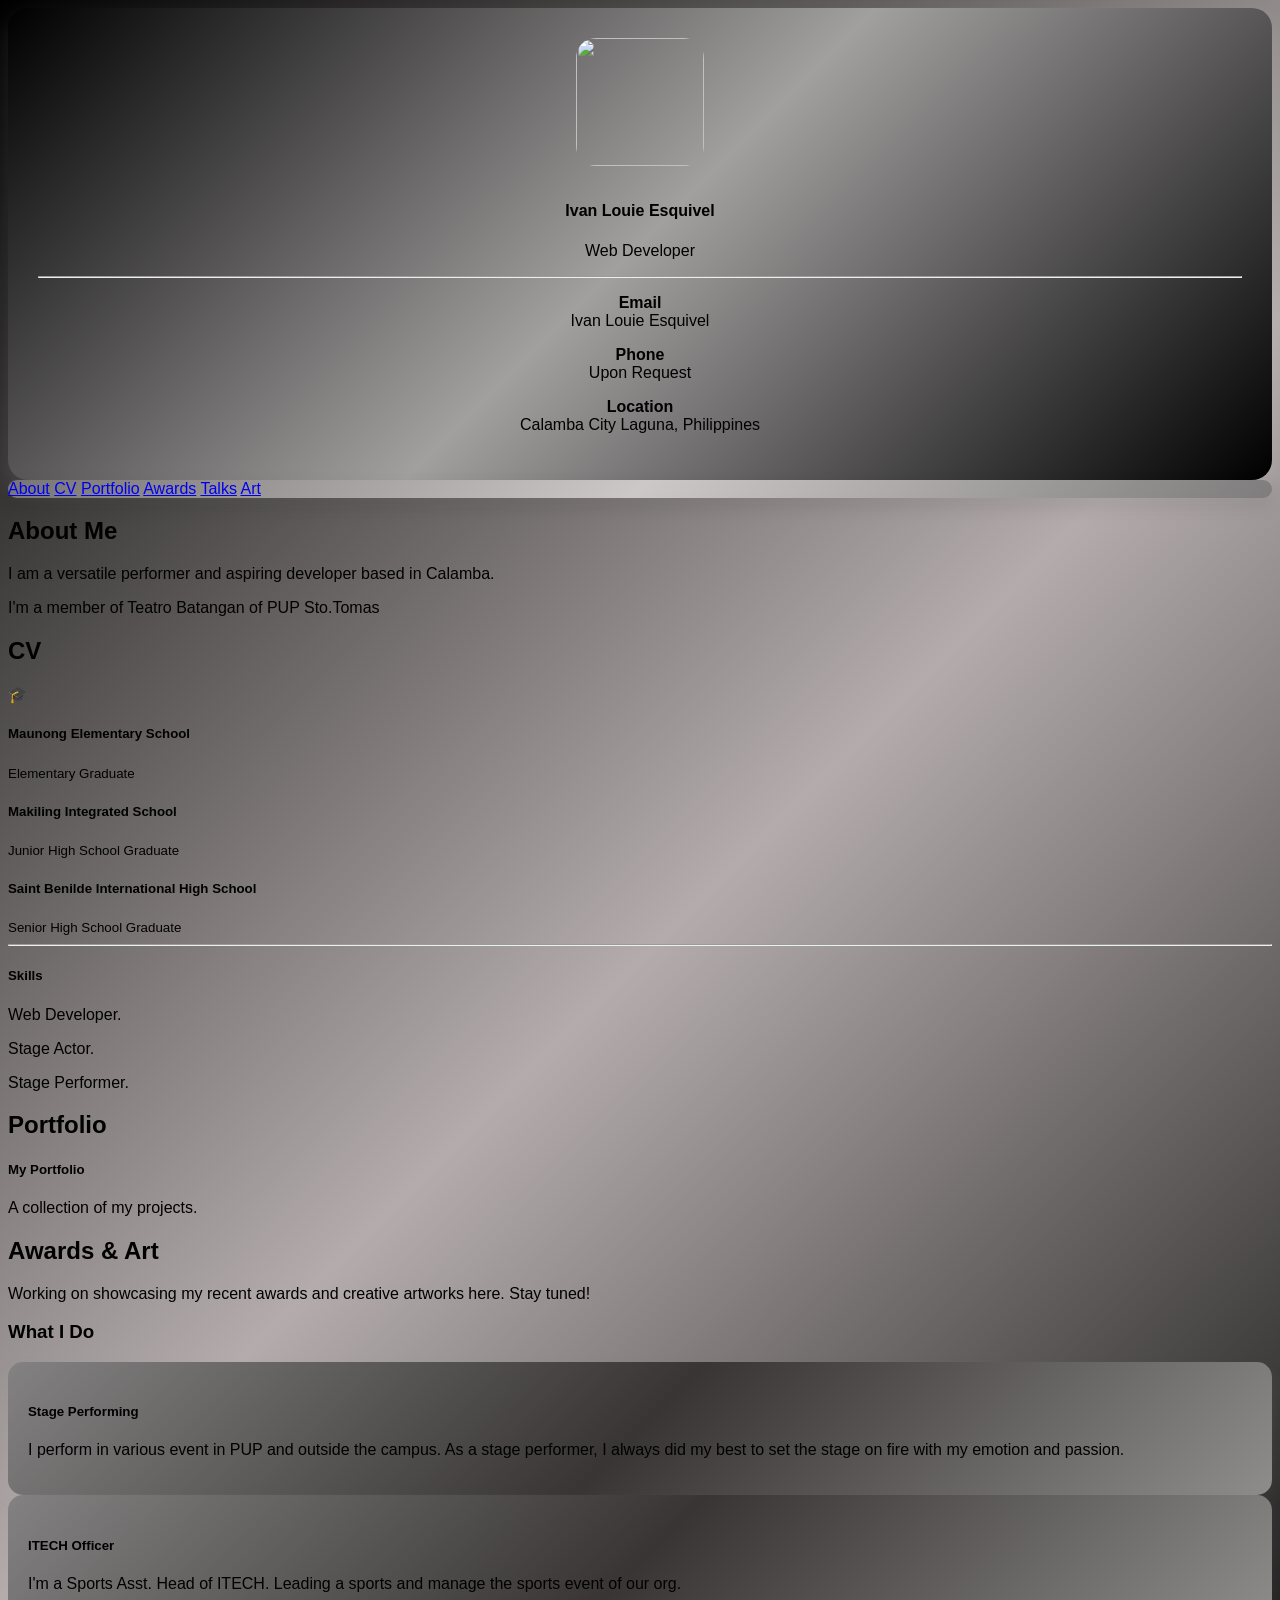
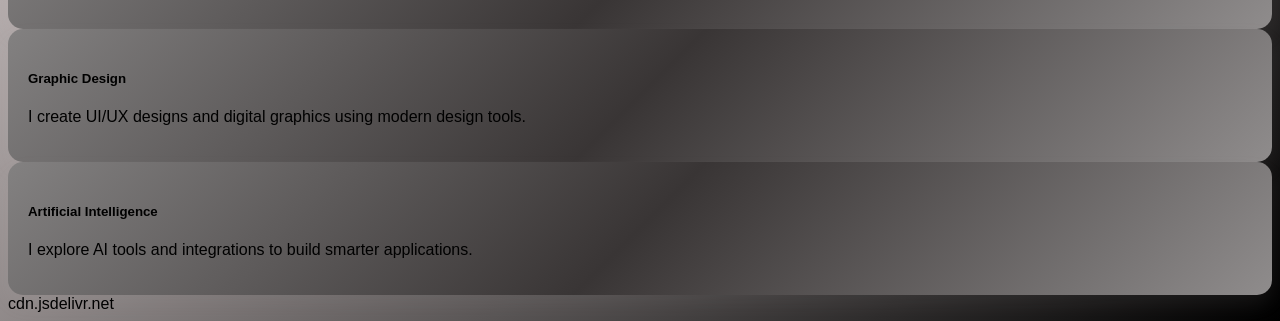
==== index.html @ d0ab190c "Update and rename code.html to index.html" ====
<!DOCTYPE html>

<html lang="en"><head><meta http-equiv="Content-Type" content="text/html; charset=UTF-8">
    
    <meta name="viewport" content="width=device-width, initial-scale=1">

    <title>My Portfolio</title>

    
    <link href="./My Portfolio_files/bootstrap.min.css" rel="stylesheet">

   <style>
    body {
        background: linear-gradient(135deg, #000000, #b4acac, #000000);
        font-family: Arial;
    }



        .profile-card {
            background: white;
            background: linear-gradient(135deg, #000000, #a29f9f, #000000);
            border-radius: 20px;
            padding: 30px;
            box-shadow: 0 10px 25px rgba(255, 255, 255, 0.1);
            text-align: center;
        }

        .profile-card img {
            width: 120px;
            height: 120px;
            border-radius: 20px;
            object-fit: cover;
            margin-bottom: 15px;
        }

        .info-card {
            background: linear-gradient(135deg, #838181, #393535, #8f8c8c);
            border-radius: 15px;
            padding: 20px;
            box-shadow: 0 10px 20px rgba(200, 188, 188, 0.08);
            height: 100%;
        }

        .navbar {
            background: linear-gradient(135deg, #787575, #cdc8c8, #7e7c7c);
            border-radius: 15px;
            box-shadow: 0 8px 20px rgba(0, 0, 0, 0.1);
        }
    </style>
</head>

<body>

    <div class="container py-5">

        <div class="row">

          
            <div class="col-md-4 mb-4">

                <div class="profile-card">

                    <img src="./My Portfolio_files/Screenshot 2026-01-03 194626.png" style="width:128px;height:128px;">

                    <h4>Ivan Louie Esquivel</h4>
                    <p class="text-muted">Web Developer</p>

                    <hr>

                    <p><strong>Email</strong><br>Ivan Louie Esquivel</p>
                    <p><strong>Phone</strong><br>Upon Request</p>
                    <p><strong>Location</strong><br>Calamba City Laguna, Philippines</p>

                </div>

            </div>

           
            <div class="col-md-8">

               
                <nav class="navbar navbar-light bg-white px-4 mb-4">
                    <a class="nav-link" href="file:///C:/Users/ivanl/Downloads/Ivan/index.html#about">About</a>
                    <a class="nav-link" href="file:///C:/Users/ivanl/Downloads/Ivan/index.html#cv">CV</a>
                    <a class="nav-link" href="file:///C:/Users/ivanl/Downloads/Ivan/index.html#portfolio">Portfolio</a>
                    <a class="nav-link" href="file:///C:/Users/ivanl/Downloads/Ivan/index.html#awards">Awards</a>
                    <a class="nav-link" href="file:///C:/Users/ivanl/Downloads/Ivan/index.html#talks">Talks</a>
                    <a class="nav-link" href="file:///C:/Users/ivanl/Downloads/Ivan/index.html#art">Art</a>
                </nav>

               <div class="content-wrapper p-4">

    <section id="about" class="mb-5">
        <h2 class="section-title">About Me</h2>
        <div class="card shadow-sm border-0 p-4 bg-glass">
            <p class="lead">I am a versatile performer and aspiring developer based in Calamba.</p>
            <p>I'm a member of Teatro Batangan of PUP Sto.Tomas</p>
        </div>
    </section>

    <section id="cv" class="mb-5">
        <h2 class="section-title">CV</h2>
        <div class="card shadow-sm border-0 p-4">
            <div class="d-flex align-items-center mb-3">
                <div class="icon-box me-3">🎓</div>
                <div>
                   <h5 class="mb-0">Maunong Elementary School</h5>
                    <small class="text-muted">Elementary Graduate</small>  
                  <h5 class="mb-0">Makiling Integrated School</h5>
                    <small class="text-muted">Junior High School Graduate</small>
                    <h5 class="mb-0">Saint Benilde International High School</h5>
                    <small class="text-muted">Senior High School Graduate</small>
                </div>
            </div>
            <hr>
            <h5 class="mb-3">Skills</h5>
            <div class="d-flex flex-wrap gap-2">
                <p class="card-text small text-muted">Web Developer.</p>
                <p class="card-text small text-muted">Stage Actor.</p>
                <p class="card-text small text-muted">Stage Performer.</p>
            </div>
        </div>
    </section>

    <section id="portfolio" class="mb-5">
  <h2 class="section-title">Portfolio</h2>
<div class="row g-4">
  <div class="col-md-6">
    <div class="card project-card h-100 border-0 shadow-sm">
      <div class="project-image-wrapper"></div>
      <div class="card-body">
        <h5 class="card-title">My Portfolio</h5>
        <p class="card-text small text-muted">A collection of my projects.</p>
      </div>
    </div>
  </div>
</div>
</section>

    </div>


    <section id="awards" class="mb-5">
        <h2 class="section-title">Awards &amp; Art</h2>
        <div class="alert alert-light border shadow-sm">
             Working on showcasing my recent awards and creative artworks here. Stay tuned!
        </div>
    </section>

</div>

                
                <h3 class="mb-3">What I Do</h3>

                <div class="row g-4">

                    <div class="col-md-6">
                        <div class="info-card">
                            <h5>Stage Performing</h5>
                            <p>
                                I perform in various event in PUP and outside the campus. As a stage performer, I always did my best to set the stage on fire with my emotion and passion.
                            </p>
                        </div>
                    </div>

                    <div class="col-md-6">
                        <div class="info-card">
                            <h5>ITECH Officer</h5>
                            <p>
                                I'm a Sports Asst. Head of ITECH. Leading a sports and manage the sports event of our org.
                            </p>
                        </div>
                    </div>

                    <div class="col-md-6">
                        <div class="info-card">
                            <h5>Graphic Design</h5>
                            <p>
                                I create UI/UX designs and digital graphics using modern design tools.
                            </p>
                        </div>
                    </div>

                    <div class="col-md-6">
                        <div class="info-card">
                            <h5>Artificial Intelligence</h5>
                            <p>
                                I explore AI tools and integrations to build smarter applications.
                            </p>
                        </div>
                    </div>

                </div>

            </div>

        </div>

    




cdn.jsdelivr.net</body></html>
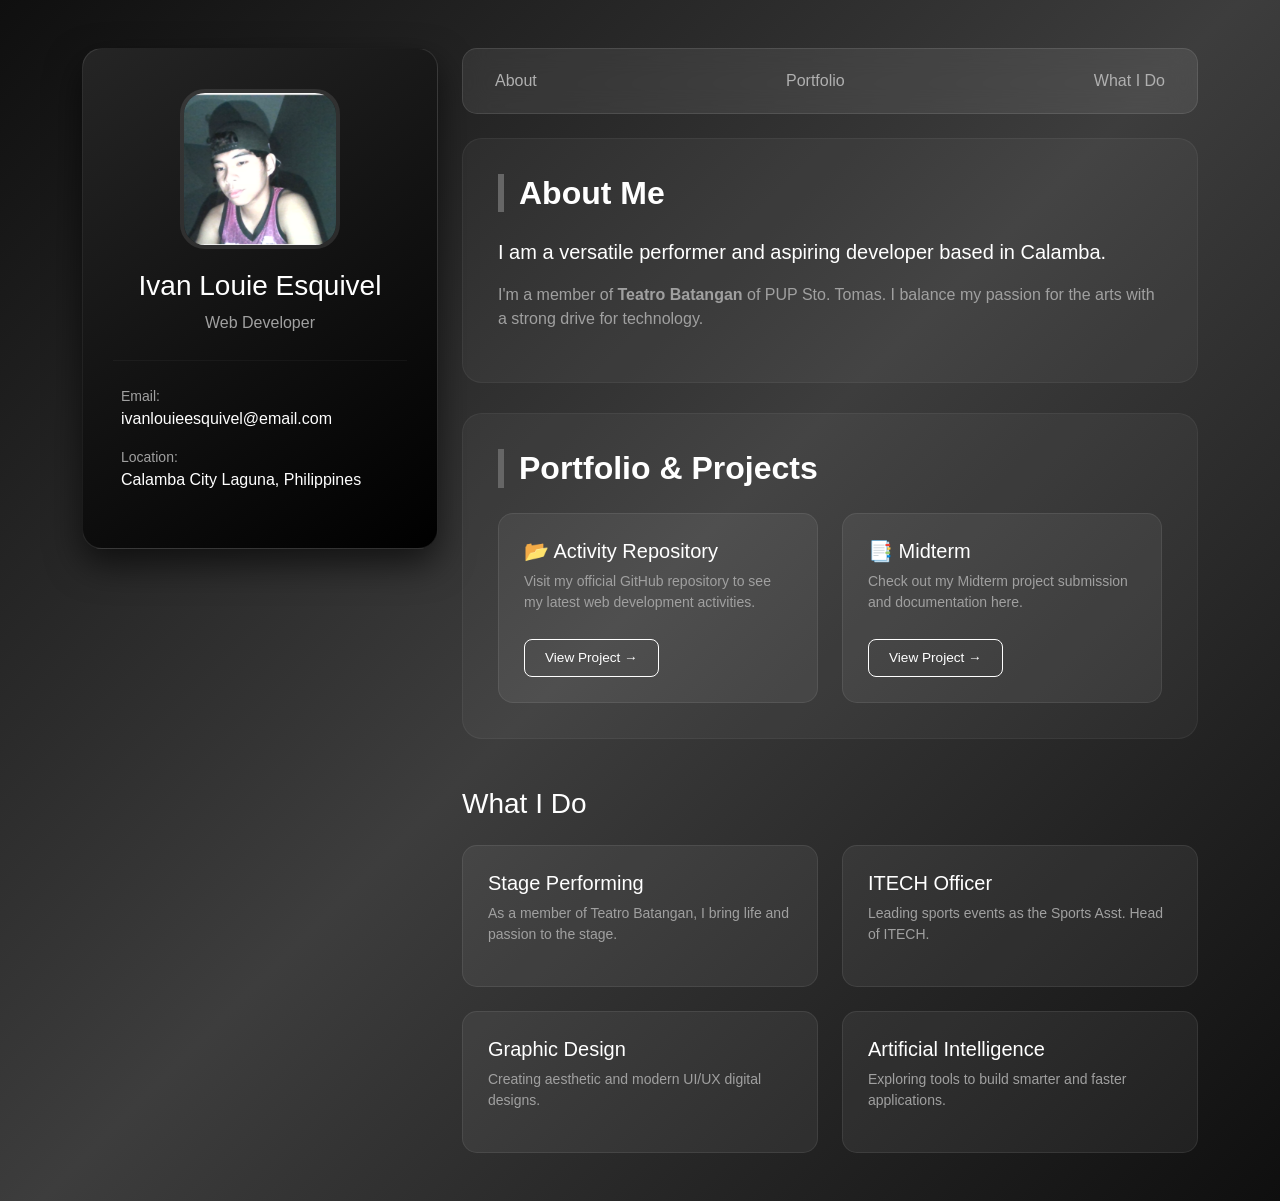
==== commit 9c08a916: "Update index.html" ====
--- a/index.html
+++ b/index.html
@@ -1,205 +1,205 @@
 <!DOCTYPE html>
-
-<html lang="en"><head><meta http-equiv="Content-Type" content="text/html; charset=UTF-8">
-    
-    <meta name="viewport" content="width=device-width, initial-scale=1">
-
-    <title>My Portfolio</title>
-
-    
-    <link href="./My Portfolio_files/bootstrap.min.css" rel="stylesheet">
-
-   <style>
-    body {
-        background: linear-gradient(135deg, #000000, #b4acac, #000000);
-        font-family: Arial;
-    }
-
-
+<html lang="en">
+<head>
+    <meta charset="UTF-8">
+    <meta name="viewport" content="width=device-width, initial-scale=1.0">
+    <title>My Portfolio | Ivan Louie Esquivel</title>
+
+    <link href="https://cdn.jsdelivr.net/npm/bootstrap@5.3.0/dist/css/bootstrap.min.css" rel="stylesheet">
+
+    <style>
+        body {
+            background: linear-gradient(135deg, #0f0f0f, #3d3d3d, #0f0f0f);
+            color: #ffffff;
+            font-family: 'Segoe UI', Roboto, Helvetica, Arial, sans-serif;
+            min-height: 100vh;
+            margin: 0;
+        }
 
         .profile-card {
-            background: white;
-            background: linear-gradient(135deg, #000000, #a29f9f, #000000);
+            background: linear-gradient(145deg, #252525, #000000);
             border-radius: 20px;
-            padding: 30px;
-            box-shadow: 0 10px 25px rgba(255, 255, 255, 0.1);
+            padding: 40px 30px;
+            box-shadow: 0 15px 35px rgba(0, 0, 0, 0.6);
             text-align: center;
+            border: 1px solid rgba(255, 255, 255, 0.1);
         }
 
         .profile-card img {
-            width: 120px;
-            height: 120px;
+            width: 160px;
+            height: 160px;
+            border-radius: 25px;
+            object-fit: cover;
+            margin-bottom: 20px;
+            border: 4px solid rgba(255, 255, 255, 0.1);
+        }
+
+        .navbar {
+            background: rgba(255, 255, 255, 0.08);
+            backdrop-filter: blur(12px);
+            border-radius: 15px;
+            padding: 12px 25px;
+            border: 1px solid rgba(255, 255, 255, 0.1);
+        }
+
+        .nav-link {
+            color: #b0b0b0 !important;
+            font-weight: 500;
+            transition: 0.3s;
+        }
+
+        .nav-link:hover {
+            color: #ffffff !important;
+        }
+
+        .section-box {
+            background: rgba(255, 255, 255, 0.04);
             border-radius: 20px;
-            object-fit: cover;
-            margin-bottom: 15px;
+            padding: 35px;
+            margin-bottom: 30px;
+            border: 1px solid rgba(255, 255, 255, 0.05);
         }
 
         .info-card {
-            background: linear-gradient(135deg, #838181, #393535, #8f8c8c);
+            background: rgba(255, 255, 255, 0.06);
             border-radius: 15px;
-            padding: 20px;
-            box-shadow: 0 10px 20px rgba(200, 188, 188, 0.08);
+            padding: 25px;
+            border: 1px solid rgba(255, 255, 255, 0.08);
             height: 100%;
-        }
-
-        .navbar {
-            background: linear-gradient(135deg, #787575, #cdc8c8, #7e7c7c);
-            border-radius: 15px;
-            box-shadow: 0 8px 20px rgba(0, 0, 0, 0.1);
+            transition: all 0.3s ease;
+        }
+
+        .info-card:hover {
+            background: rgba(255, 255, 255, 0.1);
+            transform: translateY(-5px);
+        }
+
+        h2.section-title {
+            font-weight: 700;
+            margin-bottom: 25px;
+            position: relative;
+            padding-left: 15px;
+            border-left: 6px solid #666;
+        }
+
+        .btn-visit {
+            background: transparent;
+            border: 1px solid #ffffff;
+            color: white;
+            padding: 8px 20px;
+            border-radius: 8px;
+            text-decoration: none;
+            display: inline-block;
+            transition: 0.3s;
+            font-size: 0.85rem;
+            margin-top: 10px;
+        }
+
+        .btn-visit:hover {
+            background: #ffffff;
+            color: #000000;
+        }
+
+        .text-secondary-custom {
+            color: #a0a0a0;
+        }
+
+        hr {
+            border-top: 1px solid rgba(255, 255, 255, 0.15);
+            margin: 25px 0;
         }
     </style>
 </head>
-
 <body>
 
-    <div class="container py-5">
-
-        <div class="row">
-
-          
-            <div class="col-md-4 mb-4">
-
-                <div class="profile-card">
-
-                    <img src="./My Portfolio_files/Screenshot 2026-01-03 194626.png" style="width:128px;height:128px;">
-
-                    <h4>Ivan Louie Esquivel</h4>
-                    <p class="text-muted">Web Developer</p>
-
-                    <hr>
-
-                    <p><strong>Email</strong><br>Ivan Louie Esquivel</p>
-                    <p><strong>Phone</strong><br>Upon Request</p>
-                    <p><strong>Location</strong><br>Calamba City Laguna, Philippines</p>
-
-                </div>
-
-            </div>
-
-           
-            <div class="col-md-8">
-
-               
-                <nav class="navbar navbar-light bg-white px-4 mb-4">
-                    <a class="nav-link" href="file:///C:/Users/ivanl/Downloads/Ivan/index.html#about">About</a>
-                    <a class="nav-link" href="file:///C:/Users/ivanl/Downloads/Ivan/index.html#cv">CV</a>
-                    <a class="nav-link" href="file:///C:/Users/ivanl/Downloads/Ivan/index.html#portfolio">Portfolio</a>
-                    <a class="nav-link" href="file:///C:/Users/ivanl/Downloads/Ivan/index.html#awards">Awards</a>
-                    <a class="nav-link" href="file:///C:/Users/ivanl/Downloads/Ivan/index.html#talks">Talks</a>
-                    <a class="nav-link" href="file:///C:/Users/ivanl/Downloads/Ivan/index.html#art">Art</a>
-                </nav>
-
-               <div class="content-wrapper p-4">
-
-    <section id="about" class="mb-5">
-        <h2 class="section-title">About Me</h2>
-        <div class="card shadow-sm border-0 p-4 bg-glass">
-            <p class="lead">I am a versatile performer and aspiring developer based in Calamba.</p>
-            <p>I'm a member of Teatro Batangan of PUP Sto.Tomas</p>
+<div class="container py-5">
+    <div class="row">
+        <div class="col-lg-4">
+            <div class="profile-card">
+                <img src="Screenshot 2026-01-03 194626.png" alt="Ivan Louie Esquivel">
+                <h3>Ivan Louie Esquivel</h3>
+                <p class="text-secondary-custom mb-4">Web Developer</p>
+                <hr>
+                <div class="text-start ps-2">
+                    <div class="mb-3">
+                        <small class="text-secondary-custom d-block">Email:</small>
+                        <span>ivanlouieesquivel@email.com</span>
+                    </div>
+                    <div class="mb-3">
+                        <small class="text-secondary-custom d-block">Location:</small>
+                        <span>Calamba City Laguna, Philippines</span>
+                    </div>
+                </div>
+            </div>
         </div>
-    </section>
-
-    <section id="cv" class="mb-5">
-        <h2 class="section-title">CV</h2>
-        <div class="card shadow-sm border-0 p-4">
-            <div class="d-flex align-items-center mb-3">
-                <div class="icon-box me-3">🎓</div>
-                <div>
-                   <h5 class="mb-0">Maunong Elementary School</h5>
-                    <small class="text-muted">Elementary Graduate</small>  
-                  <h5 class="mb-0">Makiling Integrated School</h5>
-                    <small class="text-muted">Junior High School Graduate</small>
-                    <h5 class="mb-0">Saint Benilde International High School</h5>
-                    <small class="text-muted">Senior High School Graduate</small>
-                </div>
-            </div>
-            <hr>
-            <h5 class="mb-3">Skills</h5>
-            <div class="d-flex flex-wrap gap-2">
-                <p class="card-text small text-muted">Web Developer.</p>
-                <p class="card-text small text-muted">Stage Actor.</p>
-                <p class="card-text small text-muted">Stage Performer.</p>
-            </div>
-        </div>
-    </section>
-
-    <section id="portfolio" class="mb-5">
-  <h2 class="section-title">Portfolio</h2>
-<div class="row g-4">
-  <div class="col-md-6">
-    <div class="card project-card h-100 border-0 shadow-sm">
-      <div class="project-image-wrapper"></div>
-      <div class="card-body">
-        <h5 class="card-title">My Portfolio</h5>
-        <p class="card-text small text-muted">A collection of my projects.</p>
-      </div>
-    </div>
-  </div>
-</div>
-</section>
-
-    </div>
-
-
-    <section id="awards" class="mb-5">
-        <h2 class="section-title">Awards &amp; Art</h2>
-        <div class="alert alert-light border shadow-sm">
-             Working on showcasing my recent awards and creative artworks here. Stay tuned!
-        </div>
-    </section>
-
-</div>
-
-                
-                <h3 class="mb-3">What I Do</h3>
-
+
+        <div class="col-lg-8">
+            <nav class="navbar navbar-expand px-4 mb-4">
+                <div class="navbar-nav w-100 d-flex justify-content-between text-center">
+                    <a class="nav-link" href="#about">About</a>
+                    <a class="nav-link" href="#portfolio">Portfolio</a>
+                    <a class="nav-link" href="#what-i-do">What I Do</a>
+                </div>
+            </nav>
+
+            <div id="about" class="section-box">
+                <h2 class="section-title">About Me</h2>
+                <p class="lead">I am a versatile performer and aspiring developer based in Calamba.</p>
+                <p class="text-secondary-custom">I'm a member of <strong>Teatro Batangan</strong> of PUP Sto. Tomas. I balance my passion for the arts with a strong drive for technology.</p>
+            </div>
+
+            <div id="portfolio" class="section-box">
+                <h2 class="section-title">Portfolio & Projects</h2>
                 <div class="row g-4">
-
                     <div class="col-md-6">
                         <div class="info-card">
-                            <h5>Stage Performing</h5>
-                            <p>
-                                I perform in various event in PUP and outside the campus. As a stage performer, I always did my best to set the stage on fire with my emotion and passion.
-                            </p>
+                            <h5 class="mb-2">📂 Activity Repository</h5>
+                            <p class="small text-secondary-custom">Visit my official GitHub repository to see my latest web development activities.</p>
+                            <a href="https://ivanvx.github.io/ivan.github.io/" target="_blank" class="btn-visit">View Project →</a>
                         </div>
                     </div>
-
                     <div class="col-md-6">
                         <div class="info-card">
-                            <h5>ITECH Officer</h5>
-                            <p>
-                                I'm a Sports Asst. Head of ITECH. Leading a sports and manage the sports event of our org.
-                            </p>
+                            <h5 class="mb-2">📑 Midterm</h5>
+                            <p class="small text-secondary-custom">Check out my Midterm project submission and documentation here.</p>
+                            <a href="https://ivanvxn.github.io/Ivanvxn/" target="_blank" class="btn-visit">View Project →</a>
                         </div>
                     </div>
-
-                    <div class="col-md-6">
-                        <div class="info-card">
-                            <h5>Graphic Design</h5>
-                            <p>
-                                I create UI/UX designs and digital graphics using modern design tools.
-                            </p>
-                        </div>
-                    </div>
-
-                    <div class="col-md-6">
-                        <div class="info-card">
-                            <h5>Artificial Intelligence</h5>
-                            <p>
-                                I explore AI tools and integrations to build smarter applications.
-                            </p>
-                        </div>
-                    </div>
-
-                </div>
-
-            </div>
-
+                </div>
+            </div>
+
+            <h3 id="what-i-do" class="mb-4 mt-5">What I Do</h3>
+            <div class="row g-4">
+                <div class="col-md-6">
+                    <div class="info-card">
+                        <h5>Stage Performing</h5>
+                        <p class="small text-secondary-custom">As a member of Teatro Batangan, I bring life and passion to the stage.</p>
+                    </div>
+                </div>
+                <div class="col-md-6">
+                    <div class="info-card">
+                        <h5>ITECH Officer</h5>
+                        <p class="small text-secondary-custom">Leading sports events as the Sports Asst. Head of ITECH.</p>
+                    </div>
+                </div>
+                <div class="col-md-6">
+                    <div class="info-card">
+                        <h5>Graphic Design</h5>
+                        <p class="small text-secondary-custom">Creating aesthetic and modern UI/UX digital designs.</p>
+                    </div>
+                </div>
+                <div class="col-md-6">
+                    <div class="info-card">
+                        <h5>Artificial Intelligence</h5>
+                        <p class="small text-secondary-custom">Exploring tools to build smarter and faster applications.</p>
+                    </div>
+                </div>
+            </div>
         </div>
-
-    
-
-
-
-
-cdn.jsdelivr.net</body></html>
+    </div>
+</div>
+
+<script src="https://cdn.jsdelivr.net/npm/bootstrap@5.3.0/dist/js/bootstrap.bundle.min.js"></script>
+
+</body>
+</html>
